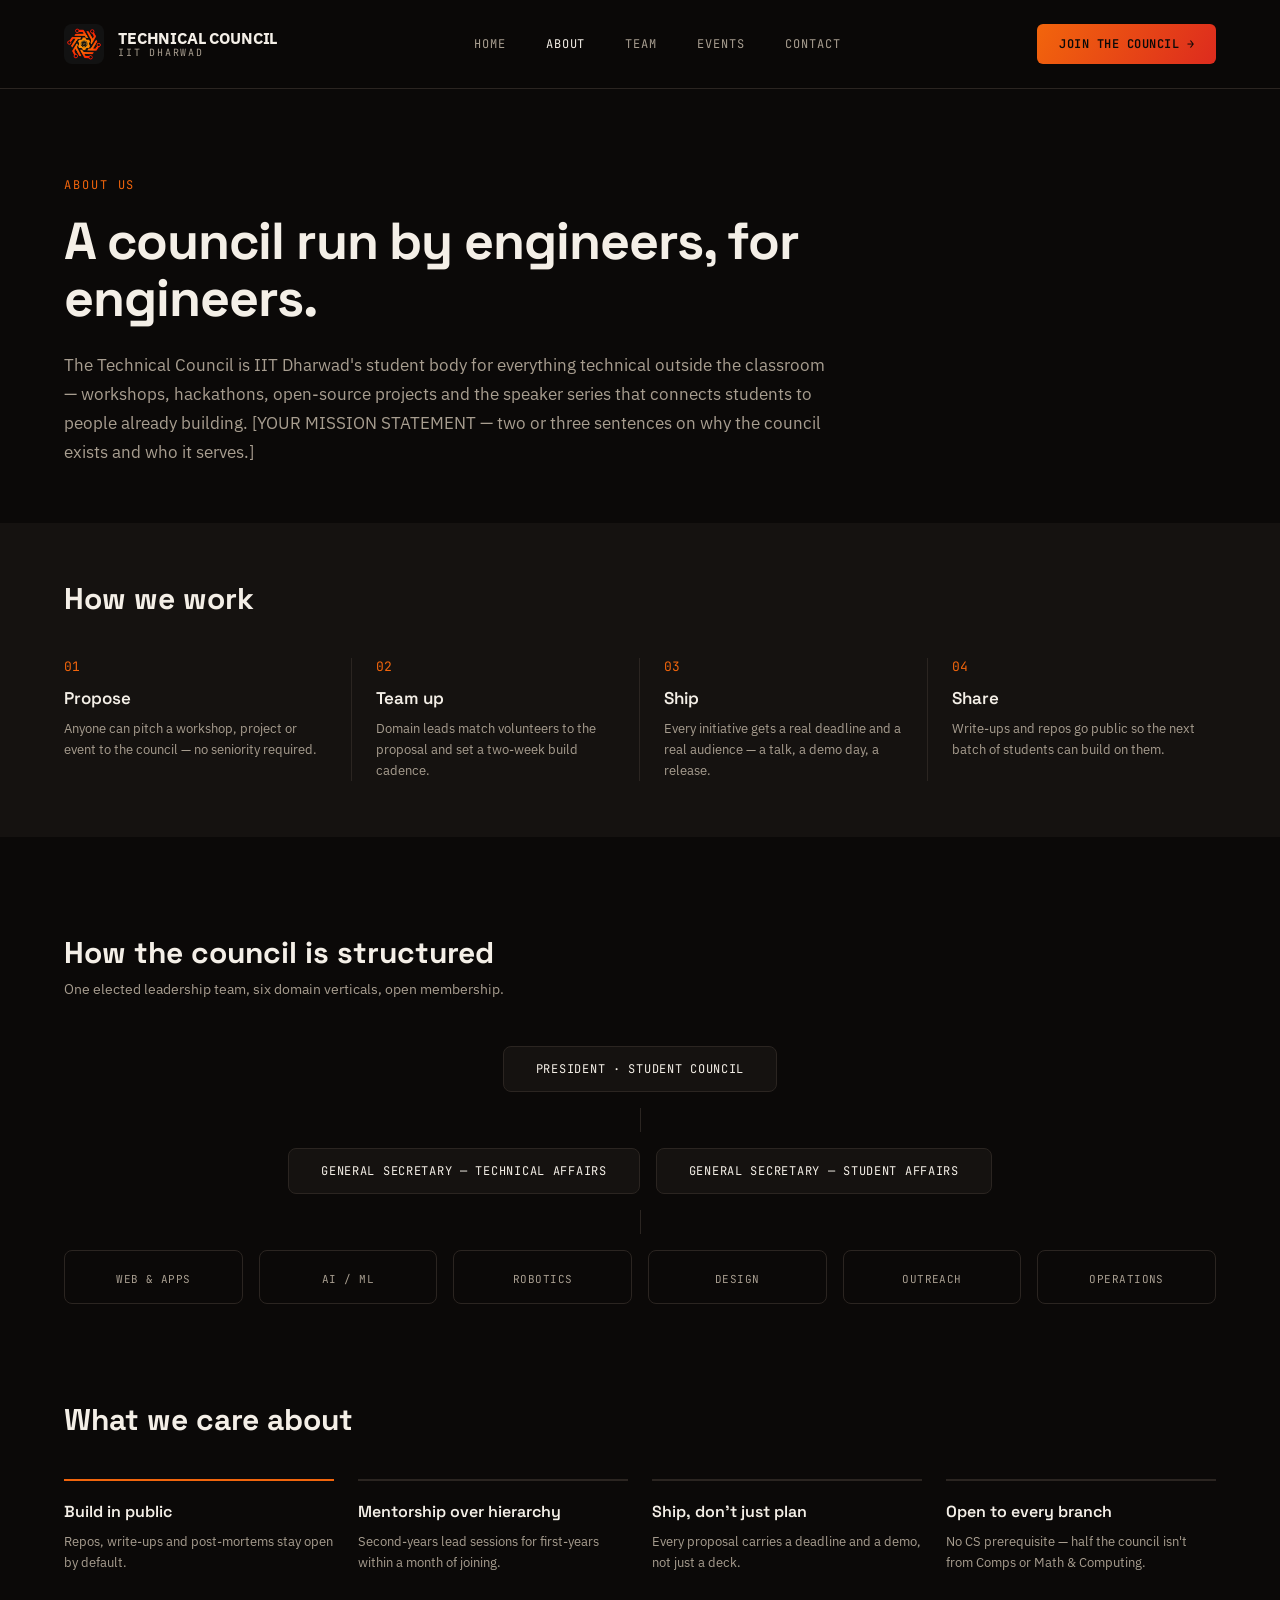
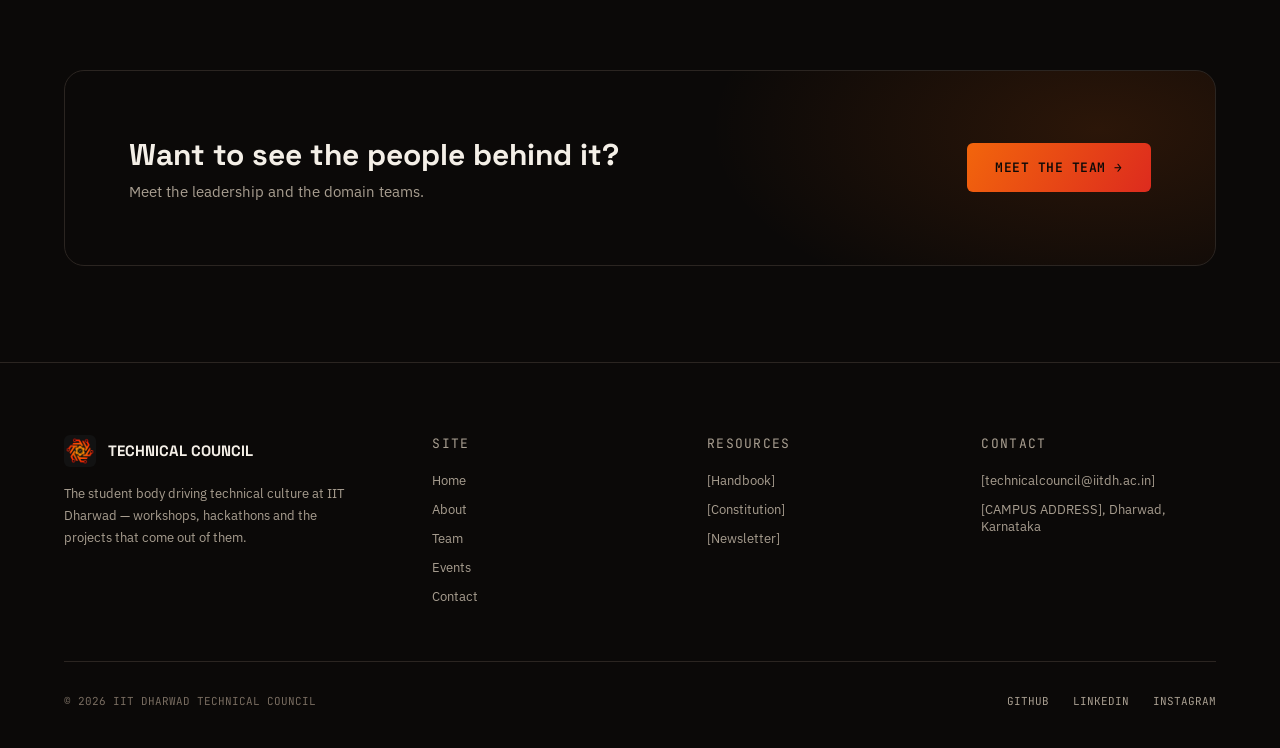
==== about.html @ b91900a0 "Initial commit of Technical Council website Static site with home, about, events, team, and contact " ====
<!doctype html>
<html lang="en">
<head>
<meta charset="utf-8">
<meta name="viewport" content="width=device-width, initial-scale=1">
<title>About — IIT Dharwad Technical Council</title>
<meta name="description" content="Who the Technical Council is, how we work, and how we're structured.">
<link rel="icon" href="images/logo.jpg">
<link rel="preconnect" href="https://fonts.googleapis.com">
<link rel="preconnect" href="https://fonts.gstatic.com" crossorigin>
<link href="https://fonts.googleapis.com/css2?family=Space+Grotesk:wght@500;600;700&family=IBM+Plex+Sans:wght@400;500;600&family=JetBrains+Mono:wght@500;600&display=swap" rel="stylesheet">
<link rel="stylesheet" href="css/styles.css">
</head>
<body>

<header class="site-header">
  <div class="header-inner">
    <a href="index.html" class="brand">
      <img src="images/logo.jpg" alt="Technical Council mark">
      <span class="brand-text">
        <span class="brand-title">TECHNICAL COUNCIL</span>
        <span class="brand-sub mono">IIT DHARWAD</span>
      </span>
    </a>
    <nav class="nav-links mono" id="navLinks">
      <a class="nav-link" href="index.html">HOME</a>
      <a class="nav-link" href="about.html">ABOUT</a>
      <a class="nav-link" href="team.html">TEAM</a>
      <a class="nav-link" href="events.html">EVENTS</a>
      <a class="nav-link" href="contact.html">CONTACT</a>
    </nav>
    <div class="header-actions">
      <a href="contact.html" class="btn btn-grad btn-sm mono">JOIN THE COUNCIL →</a>
      <button class="nav-toggle" id="navToggle" aria-label="Toggle navigation" aria-expanded="false" aria-controls="navLinks">
        <svg width="22" height="22" viewBox="0 0 24 24" fill="none" stroke="currentColor" stroke-width="2"><path d="M4 7h16M4 12h16M4 17h16"/></svg>
      </button>
    </div>
  </div>
</header>

<main>

  <div class="page-header">
    <div class="eyebrow mono">ABOUT US</div>
    <h1>A council run by engineers, for engineers.</h1>
    <p>The Technical Council is IIT Dharwad's student body for everything technical outside the classroom — workshops, hackathons, open-source projects and the speaker series that connects students to people already building. [YOUR MISSION STATEMENT — two or three sentences on why the council exists and who it serves.]</p>
  </div>

  <section class="section section-elev section-tight">
    <h2 style="font-size:30px;font-weight:700;margin:0 0 40px;">How we work</h2>
    <div class="steps-grid">
      <div class="step">
        <div class="step-num">01</div>
        <h3>Propose</h3>
        <p>Anyone can pitch a workshop, project or event to the council — no seniority required.</p>
      </div>
      <div class="step">
        <div class="step-num">02</div>
        <h3>Team up</h3>
        <p>Domain leads match volunteers to the proposal and set a two-week build cadence.</p>
      </div>
      <div class="step">
        <div class="step-num">03</div>
        <h3>Ship</h3>
        <p>Every initiative gets a real deadline and a real audience — a talk, a demo day, a release.</p>
      </div>
      <div class="step">
        <div class="step-num">04</div>
        <h3>Share</h3>
        <p>Write-ups and repos go public so the next batch of students can build on them.</p>
      </div>
    </div>
  </section>

  <section class="section">
    <h2 style="font-size:30px;font-weight:700;margin:0 0 8px;">How the council is structured</h2>
    <p style="color:var(--ink-dim);font-size:14px;margin:0 0 48px;">One elected leadership team, six domain verticals, open membership.</p>

    <div class="org-chart">
      <div class="org-node">PRESIDENT · STUDENT COUNCIL</div>
      <div class="org-connector"></div>
      <div class="org-row">
        <div class="org-node">GENERAL SECRETARY — TECHNICAL AFFAIRS</div>
        <div class="org-node">GENERAL SECRETARY — STUDENT AFFAIRS</div>
      </div>
      <div class="org-connector"></div>
      <div class="org-grid">
        <div class="org-leaf"><span>WEB &amp; APPS</span></div>
        <div class="org-leaf"><span>AI / ML</span></div>
        <div class="org-leaf"><span>ROBOTICS</span></div>
        <div class="org-leaf"><span>DESIGN</span></div>
        <div class="org-leaf"><span>OUTREACH</span></div>
        <div class="org-leaf"><span>OPERATIONS</span></div>
      </div>
    </div>
  </section>

  <section class="section" style="padding-top:0;">
    <h2 style="font-size:30px;font-weight:700;margin:0 0 40px;">What we care about</h2>
    <div class="values-grid">
      <div class="value is-accent">
        <h3>Build in public</h3>
        <p>Repos, write-ups and post-mortems stay open by default.</p>
      </div>
      <div class="value">
        <h3>Mentorship over hierarchy</h3>
        <p>Second-years lead sessions for first-years within a month of joining.</p>
      </div>
      <div class="value">
        <h3>Ship, don't just plan</h3>
        <p>Every proposal carries a deadline and a demo, not just a deck.</p>
      </div>
      <div class="value">
        <h3>Open to every branch</h3>
        <p>No CS prerequisite — half the council isn't from Comps or Math &amp; Computing.</p>
      </div>
    </div>
  </section>

  <section class="section" style="padding-top:0;">
    <div class="cta-band">
      <div>
        <h3>Want to see the people behind it?</h3>
        <p>Meet the leadership and the domain teams.</p>
      </div>
      <a href="team.html" class="btn btn-grad mono">MEET THE TEAM →</a>
    </div>
  </section>

</main>

<footer class="site-footer">
  <div class="footer-grid">
    <div>
      <div class="footer-brand">
        <img src="images/logo.jpg" alt="">
        <span>TECHNICAL COUNCIL</span>
      </div>
      <p class="footer-desc">The student body driving technical culture at IIT Dharwad — workshops, hackathons and the projects that come out of them.</p>
    </div>
    <div class="footer-col">
      <span class="footer-col-title">SITE</span>
      <a href="index.html">Home</a>
      <a href="about.html">About</a>
      <a href="team.html">Team</a>
      <a href="events.html">Events</a>
      <a href="contact.html">Contact</a>
    </div>
    <div class="footer-col">
      <span class="footer-col-title">RESOURCES</span>
      <a href="#">[Handbook]</a>
      <a href="#">[Constitution]</a>
      <a href="#">[Newsletter]</a>
    </div>
    <div class="footer-col">
      <span class="footer-col-title">CONTACT</span>
      <span>[technicalcouncil@iitdh.ac.in]</span>
      <span>[CAMPUS ADDRESS], Dharwad, Karnataka</span>
    </div>
  </div>
  <div class="footer-bottom">
    <span class="footer-copy">© 2026 IIT DHARWAD TECHNICAL COUNCIL</span>
    <div class="footer-social">
      <a href="#">GITHUB</a>
      <a href="#">LINKEDIN</a>
      <a href="#">INSTAGRAM</a>
    </div>
  </div>
</footer>

<script src="js/main.js"></script>
</body>
</html>
---- css/styles.css ----
/* ===========================================================
   IIT Dharwad Technical Council — shared stylesheet
   =========================================================== */

:root{
  --bg:#0b0908;
  --bg-elev:#151210;
  --bg-elev-2:#1c1815;
  --line:#2b2521;
  --ink:#f4efe7;
  --ink-dim:#a89e90;
  --ink-faint:#786c60;
  --orange:#f2650c;
  --red:#dd2b1e;
  --gold:#f0b429;
  --gradient: linear-gradient(120deg, var(--orange), var(--red));

  --pad-x: 64px;
  --section-y: 96px;
  --max-content: 1440px;
}

*{ box-sizing: border-box; }

html{ scroll-behavior: smooth; }

body{
  margin:0;
  background: var(--bg);
  color: var(--ink);
  font-family: 'IBM Plex Sans', system-ui, sans-serif;
  -webkit-font-smoothing: antialiased;
}

a{ color: inherit; text-decoration: none; }

h1, h2, h3, .display{ font-family: 'Space Grotesk', system-ui, sans-serif; }

.mono{ font-family: 'JetBrains Mono', monospace; }

img{ max-width: 100%; display:block; }

.wrap{
  max-width: var(--max-content);
  margin: 0 auto;
}

/* -----------------------------------------------------------
   Header / Nav
----------------------------------------------------------- */

.site-header{
  border-bottom: 1px solid var(--line);
  position: sticky;
  top: 0;
  background: rgba(11,9,8,0.92);
  backdrop-filter: blur(8px);
  z-index: 50;
}

.header-inner{
  max-width: var(--max-content);
  margin: 0 auto;
  height: 88px;
  padding: 0 var(--pad-x);
  display:flex;
  align-items:center;
  justify-content: space-between;
  gap: 24px;
}

.brand{ display:flex; align-items:center; gap:14px; flex-shrink:0; }
.brand img{ width:40px; height:40px; object-fit:contain; border-radius:8px; }
.brand-text{ display:flex; flex-direction:column; line-height:1.15; }
.brand-title{ font-weight:700; font-size:16px; letter-spacing:-0.01em; }
.brand-sub{ font-size:10px; letter-spacing:0.18em; color: var(--ink-dim); }

.nav-links{
  display:flex;
  align-items:center;
  gap:40px;
}

.nav-link{ font-size:12px; letter-spacing:0.08em; color: var(--ink-dim); }
.nav-link:hover, .nav-link.is-active{ color: var(--ink); }

.nav-toggle{
  display:none;
  background:none;
  border:none;
  cursor:pointer;
  padding:8px;
  color: var(--ink-dim);
}

.header-actions{ display:flex; align-items:center; gap:16px; flex-shrink:0; }

/* -----------------------------------------------------------
   Buttons
----------------------------------------------------------- */

.btn{
  display:inline-flex;
  align-items:center;
  justify-content:center;
  font-family:'JetBrains Mono', monospace;
  font-size:13px;
  font-weight:600;
  letter-spacing:0.04em;
  padding:16px 28px;
  border-radius:6px;
  border:none;
  cursor:pointer;
  white-space:nowrap;
}

.btn-sm{ padding:12px 22px; font-size:12px; }

.btn-grad{
  color:#0b0908;
  background: var(--gradient);
  transition: filter .15s ease;
}
.btn-grad:hover{ filter: brightness(1.08); }

.btn-outline{
  color: var(--ink);
  border:1px solid var(--line);
  background:transparent;
  transition: border-color .15s ease;
}
.btn-outline:hover{ border-color: var(--ink-dim); }

.btn-block{ display:flex; width:100%; }

.link-arrow{ font-size:13px; font-weight:600; color: var(--ink); }
.link-arrow:hover{ color: var(--orange); }

/* -----------------------------------------------------------
   Layout helpers
----------------------------------------------------------- */

.section{ padding: var(--section-y) var(--pad-x); }
.section-elev{ background: var(--bg-elev); }
.section-tight{ padding-top: 56px; padding-bottom: 56px; }

.eyebrow{
  font-size:12px;
  letter-spacing:0.16em;
  color: var(--orange);
  margin-bottom:20px;
}

.section-head{
  display:flex;
  justify-content:space-between;
  align-items:flex-end;
  gap:24px;
  margin-bottom:48px;
  flex-wrap:wrap;
}
.section-head h2{ margin:0; font-size:36px; font-weight:700; }
.section-head p{ margin:0; color:var(--ink-dim); font-size:15px; max-width:380px; }

/* -----------------------------------------------------------
   Hero
----------------------------------------------------------- */

.hero{
  position:relative;
  padding: 96px var(--pad-x) 96px;
  background: radial-gradient(ellipse 900px 520px at 88% 4%, rgba(242,101,12,0.16), transparent 62%);
  overflow:hidden;
}
.hero-inner{ max-width:760px; position:relative; z-index:1; }
.hero h1{ font-size:64px; line-height:1.05; font-weight:700; letter-spacing:-0.02em; margin:0 0 28px; }
.hero p.lead{ font-size:18px; line-height:1.6; color:var(--ink-dim); max-width:540px; margin:0 0 40px; }
.hero-actions{ display:flex; gap:16px; flex-wrap:wrap; }
.hero-media{
  position:absolute;
  right: var(--pad-x);
  top: 120px;
  width:300px;
  height:300px;
  object-fit:contain;
  filter: drop-shadow(0 0 80px rgba(242,101,12,0.25));
}
.page-header{ padding: 88px var(--pad-x) 56px; max-width:900px; }
.page-header h1{ font-size:52px; line-height:1.1; font-weight:700; letter-spacing:-0.02em; margin:0 0 24px; }
.page-header p{ font-size:17px; line-height:1.7; color:var(--ink-dim); margin:0; }

/* -----------------------------------------------------------
   Stats
----------------------------------------------------------- */

.stats-grid{
  border-top:1px solid var(--line);
  border-bottom:1px solid var(--line);
  display:grid;
  grid-template-columns: repeat(4, minmax(0,1fr));
}
.stat{
  display:flex; flex-direction:column; align-items:center; justify-content:center;
  gap:6px; padding: 32px 12px; border-right:1px solid var(--line); text-align:center;
}
.stat:last-child{ border-right:none; }
.stat-value{
  font-size:40px; font-weight:700;
  background: var(--gradient);
  -webkit-background-clip:text; background-clip:text; color:transparent;
}
.stat-label{ font-size:11px; letter-spacing:0.1em; color:var(--ink-dim); }

/* -----------------------------------------------------------
   Cards / grids
----------------------------------------------------------- */

.cards-grid{ display:grid; grid-template-columns:repeat(4, minmax(0,1fr)); gap:24px; }

.card{
  border:1px solid var(--line);
  border-radius:12px;
  padding:28px;
  display:flex; flex-direction:column; gap:16px;
  transition: border-color .15s ease, background .15s ease;
}
.card:hover{ border-color:#3a322b; background: var(--bg-elev-2); }
.card h3{ margin:0; font-size:17px; font-weight:600; }
.card p{ margin:0; font-size:14px; line-height:1.6; color:var(--ink-dim); }

.split{ display:grid; grid-template-columns:1fr 1fr; gap:64px; align-items:center; }
.split-media{
  border:1px solid var(--line); border-radius:16px; height:360px;
  background:var(--bg-elev); display:flex; align-items:center; justify-content:center;
}
.split-media span{ font-size:12px; letter-spacing:0.1em; color:var(--ink-faint); font-family:'JetBrains Mono',monospace; }
.split-body h3{ font-size:30px; font-weight:700; margin:0 0 16px; }
.split-body p{ font-size:15px; line-height:1.7; color:var(--ink-dim); margin:0 0 24px; }

.tag-row{ display:flex; gap:10px; margin-bottom:28px; flex-wrap:wrap; }
.tag{
  font-size:11px; letter-spacing:0.06em; color:var(--ink-dim);
  border:1px solid var(--line); border-radius:100px; padding:6px 14px;
  font-family:'JetBrains Mono',monospace;
}
.tag.is-active{ color:#0b0908; background: var(--accent, var(--orange)); border-color:transparent; }

/* -----------------------------------------------------------
   Events list
----------------------------------------------------------- */

.event-list{ display:flex; flex-direction:column; gap:16px; }
.event-row{
  display:flex; align-items:center; gap:32px;
  border:1px solid var(--line); border-radius:14px; padding:28px 32px;
  transition: border-color .15s ease, background .15s ease;
}
.event-row:hover{ border-color:#3a322b; background: var(--bg-elev-2); }
.event-date{
  width:88px; height:88px; border-radius:10px; background: var(--bg-elev);
  display:flex; flex-direction:column; align-items:center; justify-content:center; flex-shrink:0;
}
.event-date .mon{ font-size:11px; color:var(--orange); letter-spacing:0.05em; }
.event-date .day{ font-family:'Space Grotesk'; font-size:26px; font-weight:700; }
.event-body{ flex:1; min-width:0; }
.event-title-row{ display:flex; align-items:center; gap:12px; margin-bottom:6px; flex-wrap:wrap; }
.event-title{ font-family:'Space Grotesk'; font-size:20px; font-weight:600; }
.event-desc{ font-size:14px; line-height:1.6; color:var(--ink-dim); margin:0; }
.event-meta{ font-size:12px; color:var(--ink-dim); flex-shrink:0; font-family:'JetBrains Mono',monospace; }

.past-grid{ display:grid; grid-template-columns:repeat(3, minmax(0,1fr)); gap:20px; }
.past-card{ border:1px solid var(--line); border-radius:12px; overflow:hidden; background:var(--bg); }
.past-thumb{ height:120px; background:var(--bg-elev-2); display:flex; align-items:center; justify-content:center; }
.past-thumb span{ font-size:11px; color:var(--ink-faint); font-family:'JetBrains Mono',monospace; }
.past-body{ padding:18px; }
.past-title{ font-size:14px; font-weight:600; margin-bottom:4px; }
.past-meta{ font-size:11px; color:var(--ink-faint); font-family:'JetBrains Mono',monospace; }

/* -----------------------------------------------------------
   Team
----------------------------------------------------------- */

.team-grid{ display:grid; grid-template-columns:repeat(5, minmax(0,1fr)); gap:20px; }
.team-card{
  border:1px solid var(--line); border-radius:12px; padding:24px;
  display:flex; flex-direction:column; gap:14px;
}
.team-avatar{
  width:64px; height:64px; border-radius:50%;
  background: linear-gradient(135deg, var(--orange), var(--red));
  display:flex; align-items:center; justify-content:center;
  font-family:'Space Grotesk'; font-size:20px; font-weight:700; color:#0b0908;
}
.team-name{ font-size:15px; font-weight:600; }
.team-role{ font-size:10px; letter-spacing:0.05em; color:var(--orange); margin-top:4px; font-family:'JetBrains Mono',monospace; }
.team-bio{ font-size:12px; line-height:1.6; color:var(--ink-dim); margin:0; }

.team-avatar-sm{
  width:88px; height:88px; border-radius:50%;
  background: linear-gradient(135deg, var(--orange), var(--red));
  display:flex; align-items:center; justify-content:center;
  font-family:'Space Grotesk'; font-size:24px; font-weight:700; color:#0b0908;
  margin: 0 auto;
}
.team-teaser-grid{ display:grid; grid-template-columns:repeat(5, minmax(0,1fr)); gap:20px; }
.team-teaser-item{ display:flex; flex-direction:column; align-items:center; gap:12px; text-align:center; }

.domain-block{ display:flex; flex-direction:column; gap:16px; }
.domain-title{ font-size:17px; font-weight:600; }
.domain-grid{ display:grid; grid-template-columns:repeat(4, minmax(0,1fr)); gap:16px; }
.domain-member{
  display:flex; align-items:center; gap:12px;
  background:var(--bg); border:1px solid var(--line); border-radius:10px; padding:12px 16px;
}
.domain-member .avatar{ width:36px; height:36px; border-radius:50%; background:var(--bg-elev-2); flex-shrink:0; }
.domain-member .name{ font-size:13px; font-weight:600; }
.domain-member .role{ font-size:10px; color:var(--ink-faint); font-family:'JetBrains Mono',monospace; }

/* -----------------------------------------------------------
   Org structure (About)
----------------------------------------------------------- */

.org-chart{ display:flex; flex-direction:column; align-items:center; gap:16px; }
.org-node{
  font-family:'JetBrains Mono',monospace; font-size:12px; letter-spacing:0.06em;
  background:var(--bg-elev); border:1px solid var(--line); border-radius:8px; padding:14px 32px;
  text-align:center;
}
.org-connector{ width:1px; height:24px; background:var(--line); }
.org-row{ display:flex; gap:16px; flex-wrap:wrap; justify-content:center; }
.org-grid{ display:grid; grid-template-columns:repeat(6, minmax(0,1fr)); gap:16px; width:100%; max-width:1160px; }
.org-leaf{
  border:1px solid var(--line); border-radius:8px; padding:16px 8px; text-align:center;
}
.org-leaf span{ font-size:11px; letter-spacing:0.04em; color:var(--ink-dim); font-family:'JetBrains Mono',monospace; }

.steps-grid{ display:grid; grid-template-columns:repeat(4, minmax(0,1fr)); }
.step{ padding: 0 24px; border-right:1px solid var(--line); }
.step:first-child{ padding-left:0; }
.step:last-child{ border-right:none; padding-right:0; }
.step-num{ font-family:'JetBrains Mono',monospace; font-size:13px; color:var(--orange); margin-bottom:12px; }
.step h3{ font-size:17px; font-weight:600; margin:0 0 10px; }
.step p{ font-size:13px; line-height:1.6; color:var(--ink-dim); margin:0; }

.values-grid{ display:grid; grid-template-columns:repeat(4, minmax(0,1fr)); gap:24px; }
.value{ border-top:2px solid var(--line); padding-top:20px; }
.value.is-accent{ border-top-color: var(--orange); }
.value h3{ font-size:16px; font-weight:600; margin:0 0 10px; }
.value p{ font-size:13px; line-height:1.6; color:var(--ink-dim); margin:0; }

/* -----------------------------------------------------------
   CTA band
----------------------------------------------------------- */

.cta-band{
  border:1px solid var(--line); border-radius:20px; padding:64px;
  display:flex; align-items:center; justify-content:space-between; gap:32px; flex-wrap:wrap;
  background: radial-gradient(ellipse 600px 300px at 90% 30%, rgba(242,101,12,0.14), transparent 65%);
}
.cta-band h3{ font-size:30px; font-weight:700; margin:0 0 8px; }
.cta-band p{ color:var(--ink-dim); font-size:15px; margin:0; }
.cta-band.is-centered{ flex-direction:column; text-align:center; }

/* -----------------------------------------------------------
   Tabs (Events)
----------------------------------------------------------- */

.tabs{ display:flex; gap:12px; padding: 16px 0 40px; }
.tab{
  font-family:'JetBrains Mono',monospace; font-size:12px; letter-spacing:0.06em;
  border-radius:100px; padding:10px 22px; cursor:pointer; border:1px solid var(--line); color:var(--ink-dim);
  background:transparent;
}
.tab.is-active{ color:#0b0908; background: var(--orange); border-color:transparent; }

/* -----------------------------------------------------------
   Contact form
----------------------------------------------------------- */

.form-grid{ display:grid; grid-template-columns:1.3fr 1fr; gap:64px; }

form{ display:flex; flex-direction:column; gap:24px; }
.field-row{ display:grid; grid-template-columns:1fr 1fr; gap:20px; }
.field label{
  font-size:12px; font-family:'JetBrains Mono',monospace; letter-spacing:0.06em;
  color:var(--ink-dim); display:block; margin-bottom:8px;
}
input, textarea{
  background:var(--bg-elev); border:1px solid var(--line); border-radius:8px;
  color:var(--ink); font-family:'IBM Plex Sans', sans-serif; font-size:14px;
  padding:14px 16px; width:100%;
}
input:focus, textarea:focus{ outline:2px solid var(--orange); outline-offset:1px; }

.info-card{ border:1px solid var(--line); border-radius:14px; padding:28px; }
.info-card + .info-card{ margin-top:32px; }
.info-card h4{
  font-size:11px; letter-spacing:0.1em; color:var(--ink-faint); margin:0 0 16px;
  font-family:'JetBrains Mono',monospace; font-weight:400;
}
.info-row + .info-row{ margin-top:16px; }
.info-row .label{ font-size:13px; color:var(--ink-dim); margin-bottom:2px; }
.info-row .value{ font-size:14px; font-weight:600; }
.social-list{ display:flex; flex-direction:column; gap:0; }
.social-list a{
  font-size:14px; font-weight:600; display:flex; justify-content:space-between; align-items:center;
  padding:12px 0; border-bottom:1px solid var(--line);
}
.social-list a:last-child{ border-bottom:none; }
.social-list a span{ color:var(--ink-faint); }
.form-note{ font-size:12px; color:var(--ink-faint); margin-top:-8px; }

/* -----------------------------------------------------------
   Footer
----------------------------------------------------------- */

.site-footer{ padding: 72px var(--pad-x) 40px; border-top:1px solid var(--line); }
.footer-grid{ display:grid; grid-template-columns:1.4fr 1fr 1fr 1fr; gap:40px; margin-bottom:56px; }
.footer-brand{ display:flex; align-items:center; gap:12px; margin-bottom:16px; }
.footer-brand img{ width:32px; height:32px; object-fit:contain; border-radius:6px; }
.footer-brand span{ font-family:'Space Grotesk'; font-weight:700; font-size:15px; }
.footer-desc{ font-size:13px; line-height:1.7; color:var(--ink-dim); max-width:280px; margin:0; }
.footer-col{ display:flex; flex-direction:column; gap:12px; }
.footer-col-title{
  font-size:11px; letter-spacing:0.1em; color:var(--ink-faint); margin-bottom:8px;
  font-family:'JetBrains Mono',monospace;
}
.footer-col a, .footer-col span{ font-size:13px; color:var(--ink-dim); }
.footer-bottom{
  display:flex; justify-content:space-between; align-items:center; flex-wrap:wrap; gap:16px;
  padding-top:32px; border-top:1px solid var(--line);
}
.footer-copy{ font-size:11px; color:var(--ink-faint); font-family:'JetBrains Mono',monospace; }
.footer-social{ display:flex; gap:24px; }
.footer-social a{ font-size:11px; color:var(--ink-dim); font-family:'JetBrains Mono',monospace; }

/* ===========================================================
   Responsive — collapses the desktop layout to a single mobile
   column below 760px (informed by the mobile design artboards)
   =========================================================== */

@media (max-width: 760px){
  :root{ --pad-x:20px; --section-y:56px; }

  .nav-links{
    position:absolute; top:100%; left:0; right:0;
    background: var(--bg); border-bottom:1px solid var(--line);
    flex-direction:column; align-items:flex-start; gap:0;
    max-height:0; overflow:hidden; transition: max-height .2s ease;
  }
  .nav-links.is-open{ max-height:420px; }
  .nav-links a, .nav-links .btn{ width:100%; padding:16px 20px; border-radius:0; border-bottom:1px solid var(--line); }
  .nav-links .btn{ justify-content:flex-start; }
  .nav-toggle{ display:flex; }
  .header-inner{ position:relative; }

  .hero{ padding: 48px 20px; text-align:left; }
  .hero h1{ font-size:34px; }
  .hero p.lead{ font-size:15px; }
  .hero-media{
    position:static; width:150px; height:150px; margin: 32px auto 0;
  }
  .hero-actions{ flex-direction:column; }
  .hero-actions .btn{ width:100%; }

  .page-header{ padding: 48px 20px 32px; }
  .page-header h1{ font-size:32px; }
  .page-header p{ font-size:14px; }

  .section{ padding: var(--section-y) 20px; }
  .section-head{ margin-bottom:24px; }
  .section-head h2{ font-size:24px; }

  .stats-grid{ grid-template-columns: repeat(2, minmax(0,1fr)); }
  .stat{ border-bottom:1px solid var(--line); }
  .stat-value{ font-size:28px; }

  .cards-grid{ grid-template-columns: 1fr; gap:14px; }

  .split{ grid-template-columns:1fr; gap:24px; }
  .split-media{ height:200px; }

  .event-row{ flex-direction:column; align-items:flex-start; gap:16px; padding:20px; }
  .event-meta{ align-self:flex-start; }

  .past-grid{ grid-template-columns: repeat(2, minmax(0,1fr)); gap:14px; }
  .past-thumb{ height:80px; }

  .team-grid{ grid-template-columns: 1fr 1fr; gap:14px; }
  .team-teaser-grid{ grid-template-columns: repeat(3, minmax(0,1fr)); gap:14px; }
  .team-avatar-sm{ width:56px; height:56px; font-size:16px; }
  .domain-grid{ grid-template-columns: 1fr 1fr; gap:12px; }

  .org-node{ font-size:11px; padding:12px 18px; }
  .org-row{ flex-direction:column; width:100%; }
  .org-grid{ grid-template-columns: repeat(2, minmax(0,1fr)); }

  .steps-grid{ grid-template-columns: 1fr; gap:24px; }
  .step{ border-right:none; padding:0; }

  .values-grid{ grid-template-columns: 1fr; gap:20px; }

  .cta-band{ padding:36px 24px; flex-direction:column; text-align:center; }
  .cta-band .btn{ width:100%; }

  .form-grid{ grid-template-columns: 1fr; gap:40px; }
  .field-row{ grid-template-columns: 1fr; }

  .footer-grid{ grid-template-columns: 1fr 1fr; gap:24px; }
  .footer-grid > .footer-col:first-child{ grid-column: 1 / -1; }
}
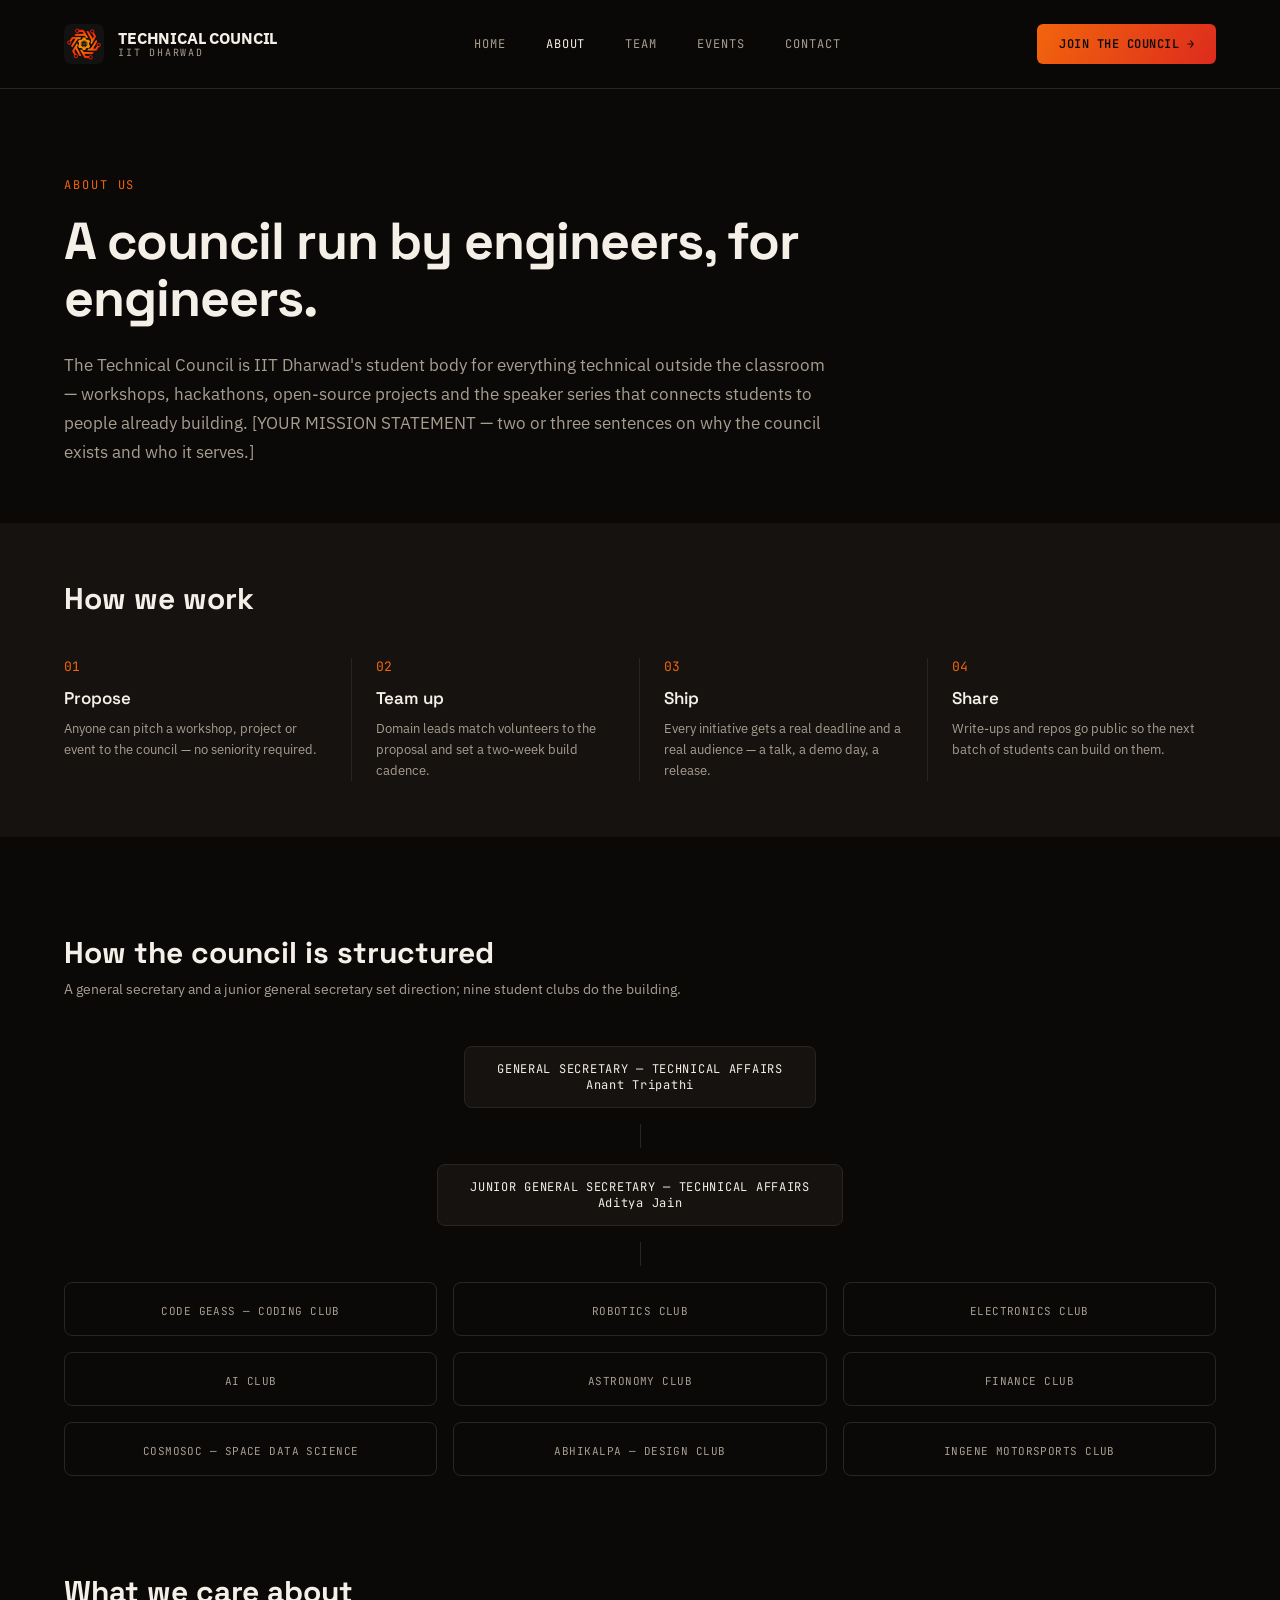
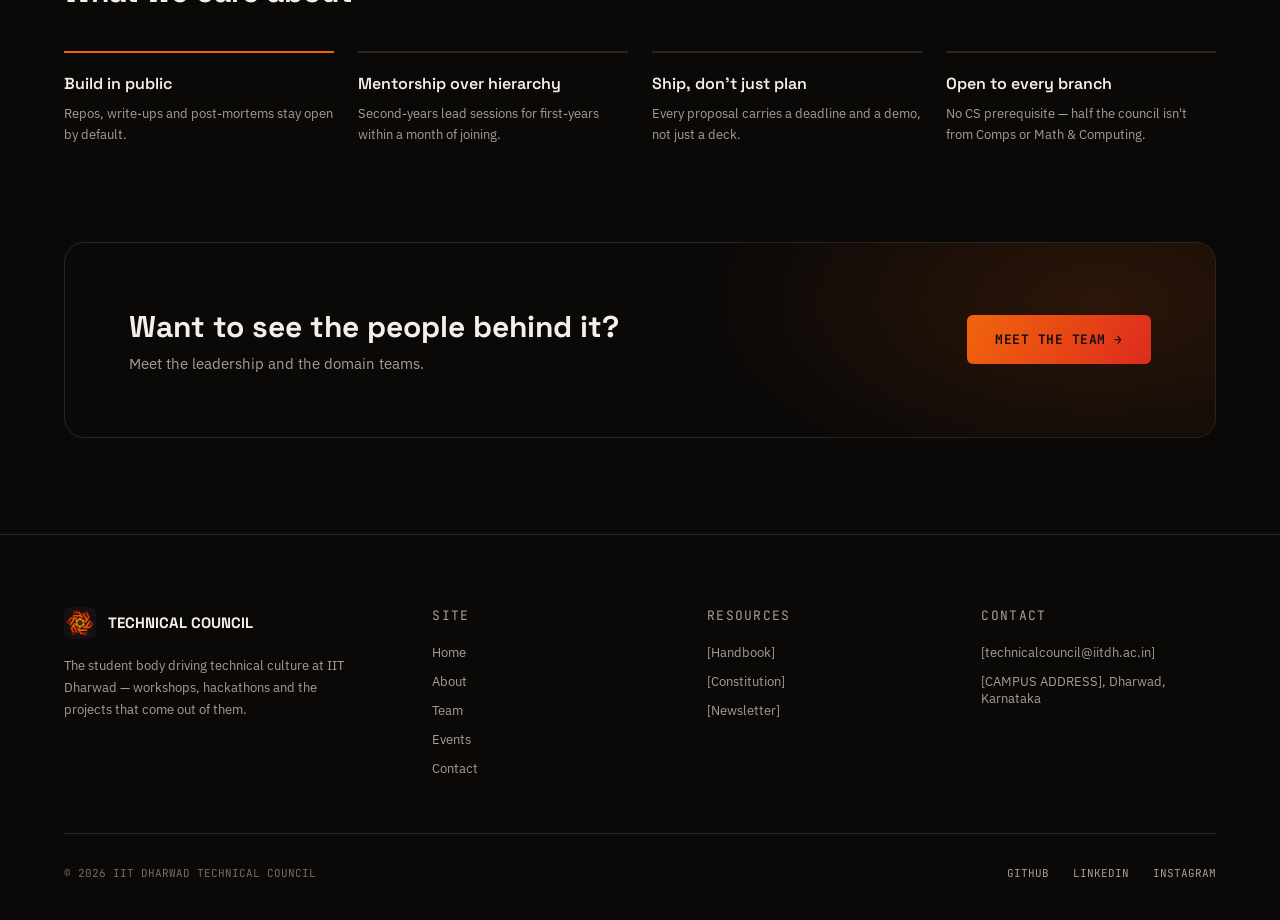
==== commit ae1207c5: "Replace placeholder team data with real leadership and club roster Updates the team page, about page" ====
--- a/about.html
+++ b/about.html
@@ -74,23 +74,23 @@
 
   <section class="section">
     <h2 style="font-size:30px;font-weight:700;margin:0 0 8px;">How the council is structured</h2>
-    <p style="color:var(--ink-dim);font-size:14px;margin:0 0 48px;">One elected leadership team, six domain verticals, open membership.</p>
+    <p style="color:var(--ink-dim);font-size:14px;margin:0 0 48px;">A general secretary and a junior general secretary set direction; nine student clubs do the building.</p>
 
     <div class="org-chart">
-      <div class="org-node">PRESIDENT · STUDENT COUNCIL</div>
+      <div class="org-node">GENERAL SECRETARY — TECHNICAL AFFAIRS<br>Anant Tripathi</div>
       <div class="org-connector"></div>
-      <div class="org-row">
-        <div class="org-node">GENERAL SECRETARY — TECHNICAL AFFAIRS</div>
-        <div class="org-node">GENERAL SECRETARY — STUDENT AFFAIRS</div>
-      </div>
+      <div class="org-node">JUNIOR GENERAL SECRETARY — TECHNICAL AFFAIRS<br>Aditya Jain</div>
       <div class="org-connector"></div>
-      <div class="org-grid">
-        <div class="org-leaf"><span>WEB &amp; APPS</span></div>
-        <div class="org-leaf"><span>AI / ML</span></div>
-        <div class="org-leaf"><span>ROBOTICS</span></div>
-        <div class="org-leaf"><span>DESIGN</span></div>
-        <div class="org-leaf"><span>OUTREACH</span></div>
-        <div class="org-leaf"><span>OPERATIONS</span></div>
+      <div class="org-grid" style="grid-template-columns:repeat(3, minmax(0,1fr));">
+        <div class="org-leaf"><span>CODE GEASS — CODING CLUB</span></div>
+        <div class="org-leaf"><span>ROBOTICS CLUB</span></div>
+        <div class="org-leaf"><span>ELECTRONICS CLUB</span></div>
+        <div class="org-leaf"><span>AI CLUB</span></div>
+        <div class="org-leaf"><span>ASTRONOMY CLUB</span></div>
+        <div class="org-leaf"><span>FINANCE CLUB</span></div>
+        <div class="org-leaf"><span>COSMOSOC — SPACE DATA SCIENCE</span></div>
+        <div class="org-leaf"><span>ABHIKALPA — DESIGN CLUB</span></div>
+        <div class="org-leaf"><span>INGENE MOTORSPORTS CLUB</span></div>
       </div>
     </div>
   </section>
--- a/css/styles.css
+++ b/css/styles.css
@@ -312,7 +312,12 @@
   display:flex; align-items:center; gap:12px;
   background:var(--bg); border:1px solid var(--line); border-radius:10px; padding:12px 16px;
 }
-.domain-member .avatar{ width:36px; height:36px; border-radius:50%; background:var(--bg-elev-2); flex-shrink:0; }
+.domain-member .avatar{
+  width:36px; height:36px; border-radius:50%; flex-shrink:0;
+  background: linear-gradient(135deg, var(--orange), var(--red));
+  display:flex; align-items:center; justify-content:center;
+  font-family:'Space Grotesk'; font-size:12px; font-weight:700; color:#0b0908;
+}
 .domain-member .name{ font-size:13px; font-weight:600; }
 .domain-member .role{ font-size:10px; color:var(--ink-faint); font-family:'JetBrains Mono',monospace; }
 
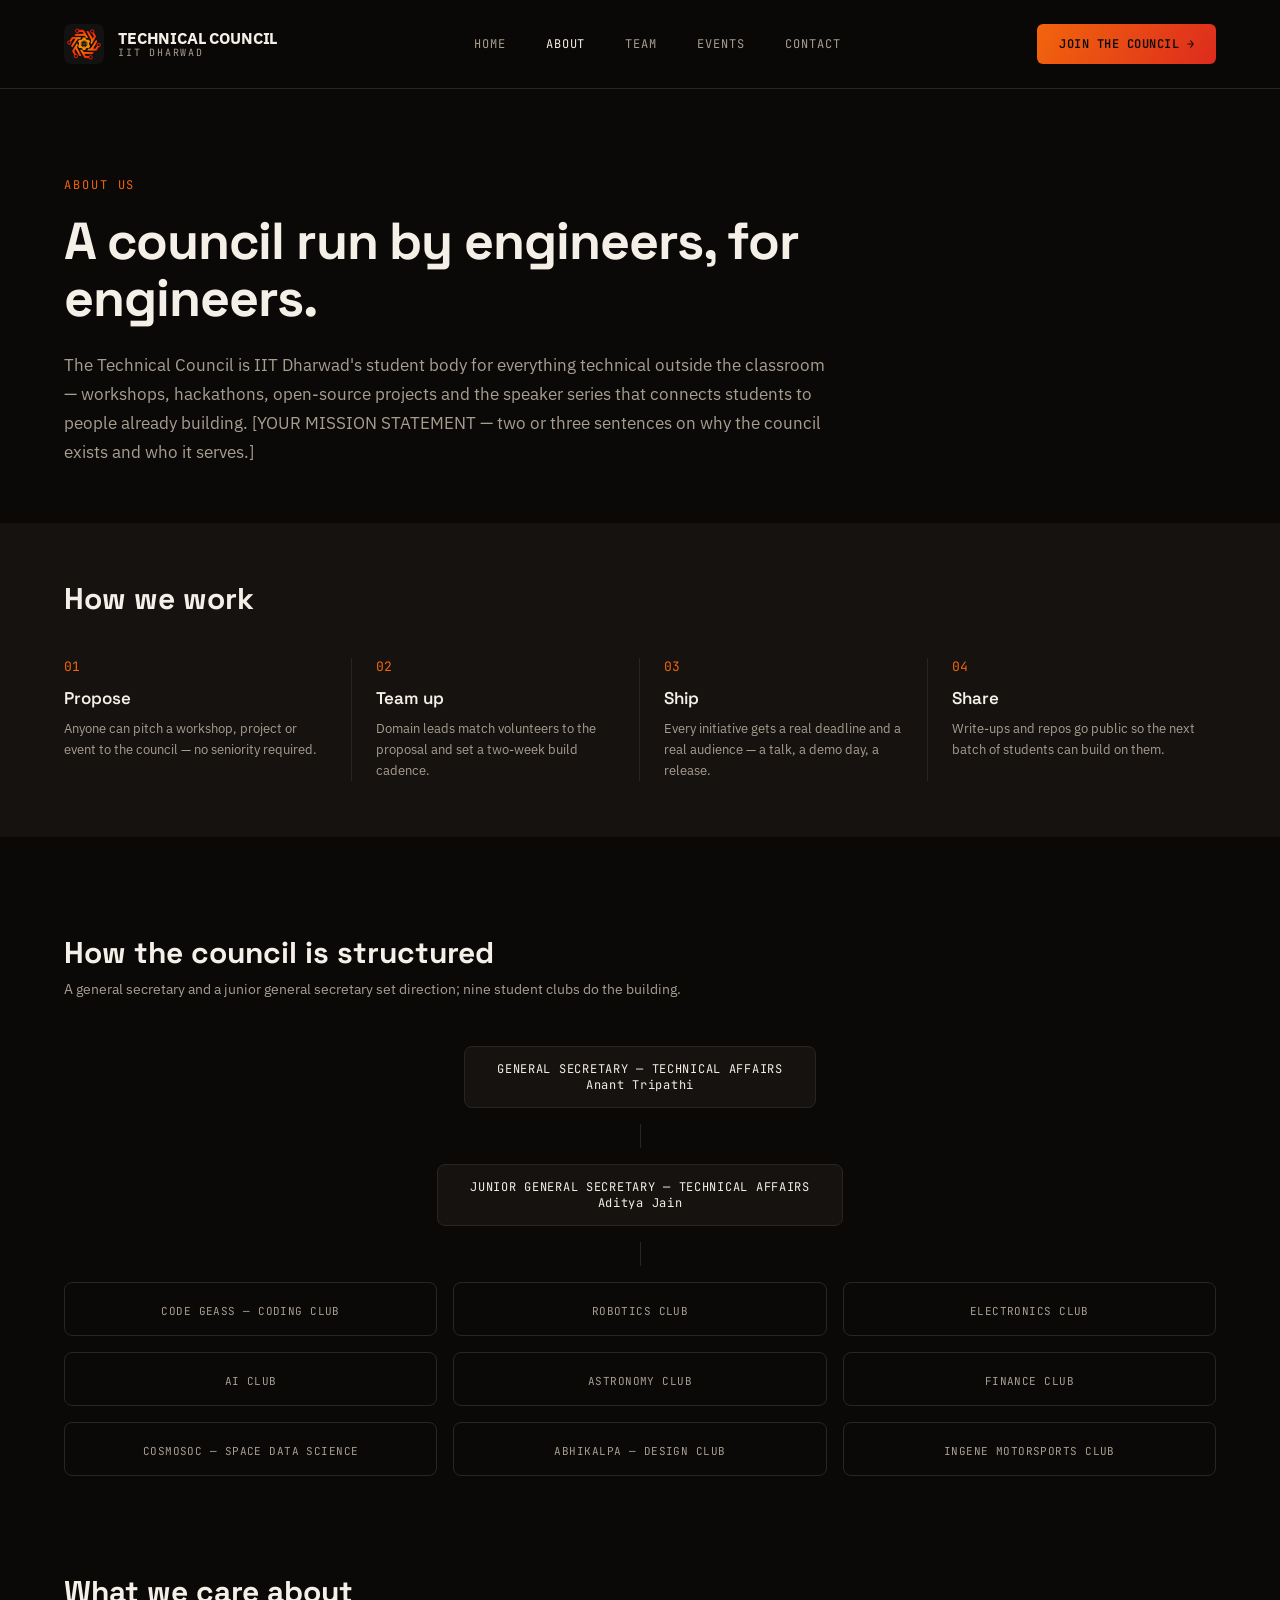
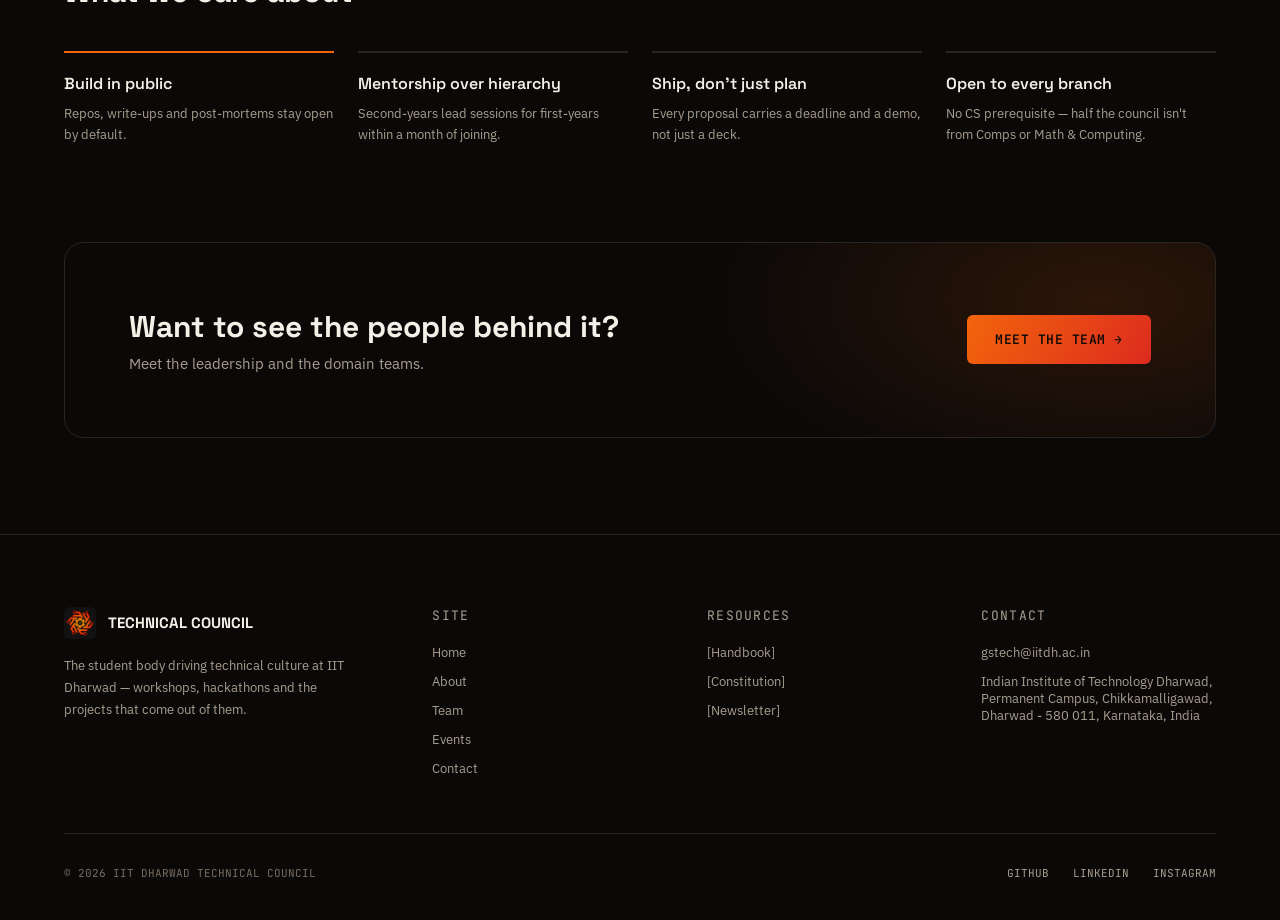
==== commit f43e439c: "Fill in contact info, campus address, Instagram, and homepage stats Co-Authored-By: Claude Sonnet 5 " ====
--- a/about.html
+++ b/about.html
@@ -154,8 +154,8 @@
     </div>
     <div class="footer-col">
       <span class="footer-col-title">CONTACT</span>
-      <span>[technicalcouncil@iitdh.ac.in]</span>
-      <span>[CAMPUS ADDRESS], Dharwad, Karnataka</span>
+      <span>gstech@iitdh.ac.in</span>
+      <span>Indian Institute of Technology Dharwad, Permanent Campus, Chikkamalligawad, Dharwad - 580 011, Karnataka, India</span>
     </div>
   </div>
   <div class="footer-bottom">
@@ -163,7 +163,7 @@
     <div class="footer-social">
       <a href="#">GITHUB</a>
       <a href="#">LINKEDIN</a>
-      <a href="#">INSTAGRAM</a>
+      <a href="https://www.instagram.com/tech.council.iitdh/">INSTAGRAM</a>
     </div>
   </div>
 </footer>
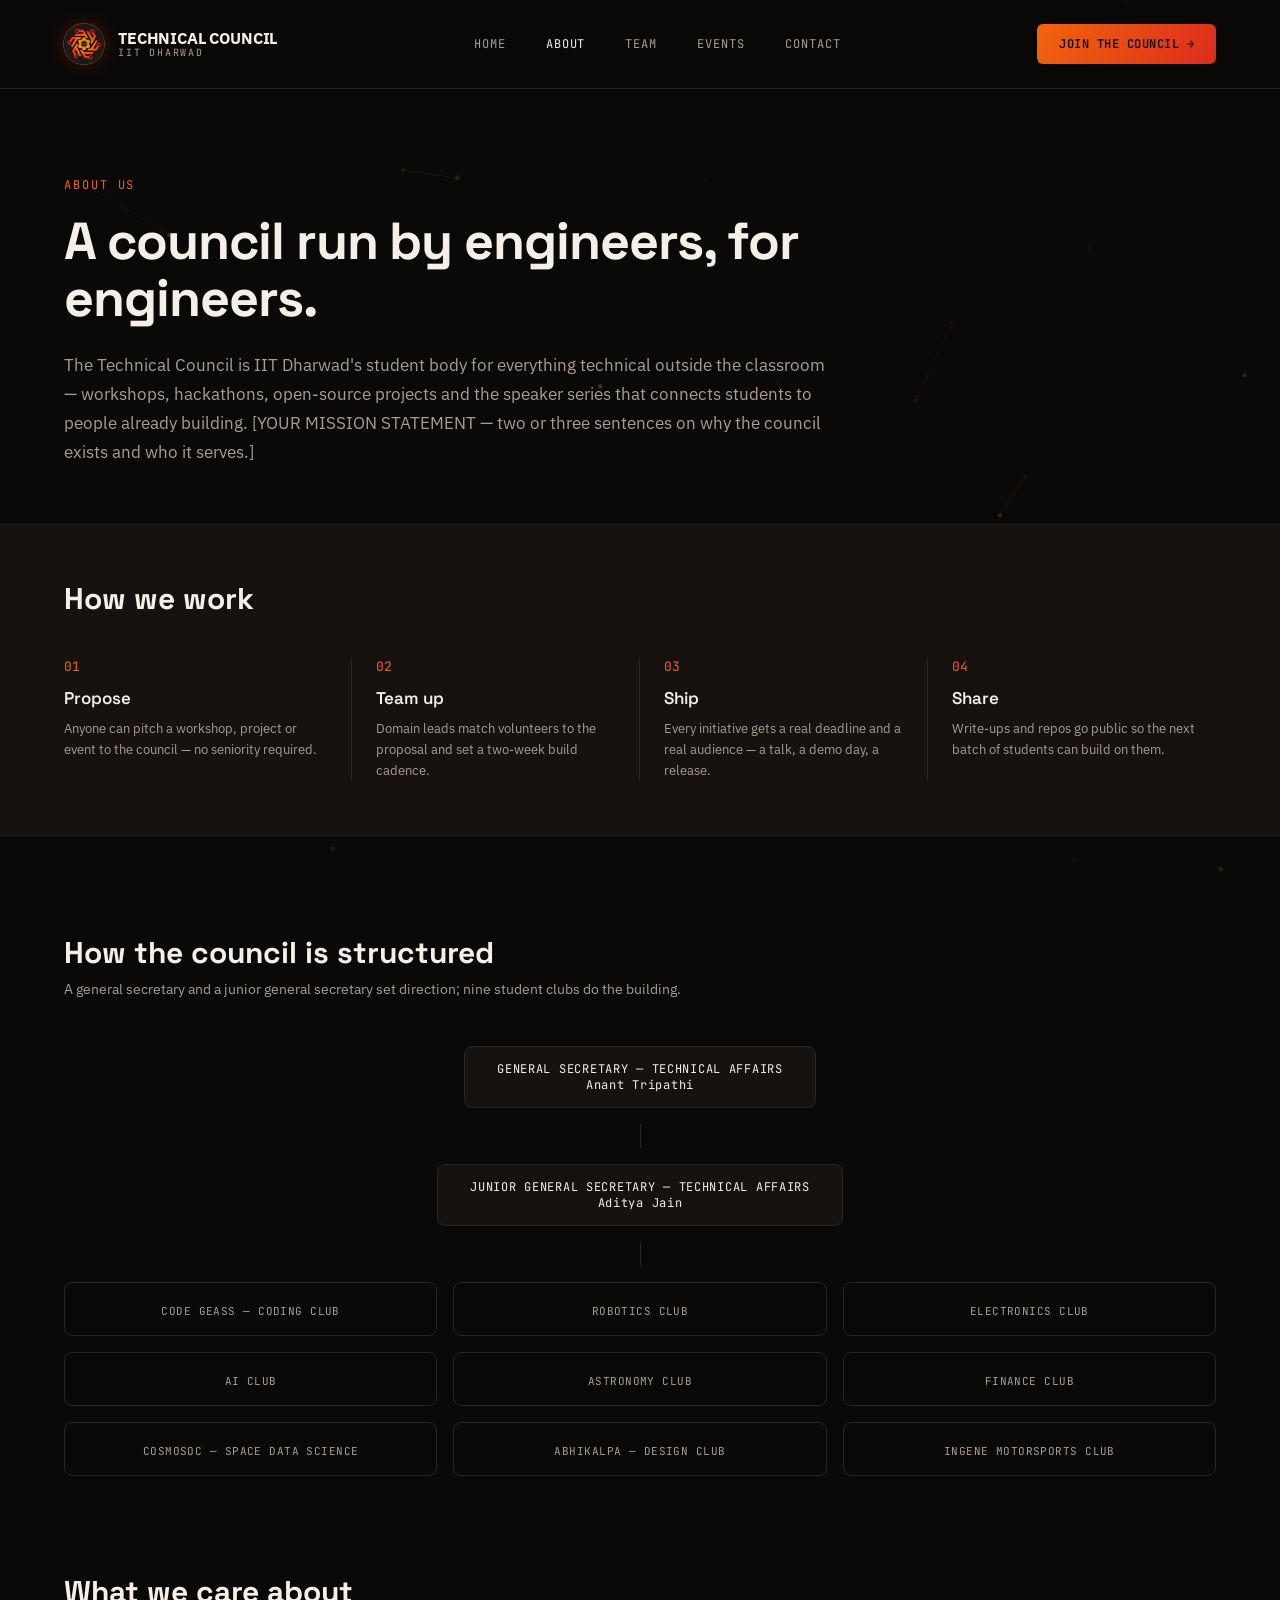
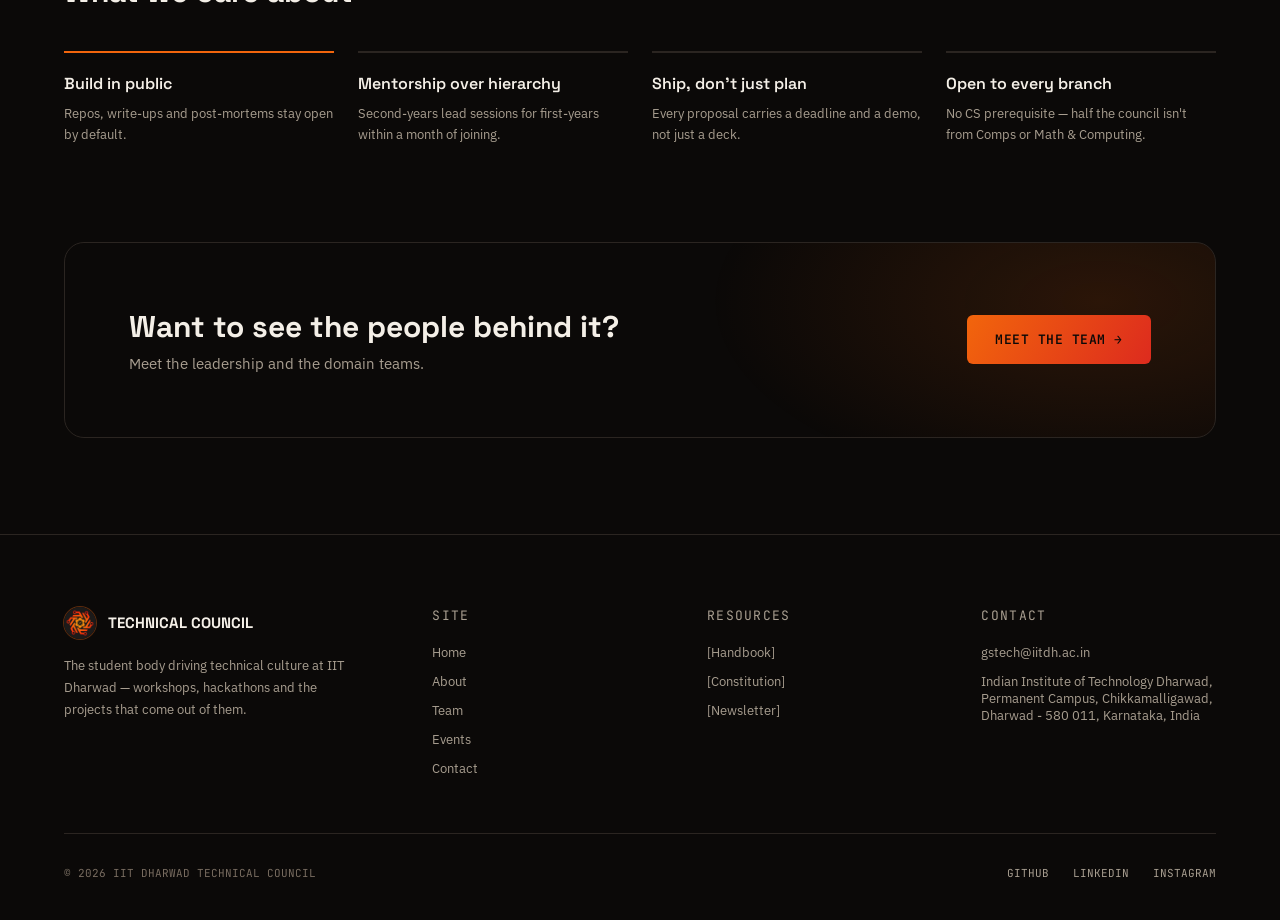
==== commit 063b7e0c: "Add circular blended logo frame and scroll-reactive neural background Logo images across header, foo" ====
--- a/about.html
+++ b/about.html
@@ -12,6 +12,7 @@
 <link rel="stylesheet" href="css/styles.css">
 </head>
 <body>
+<canvas id="neuralBg" aria-hidden="true"></canvas>
 
 <header class="site-header">
   <div class="header-inner">
--- a/css/styles.css
+++ b/css/styles.css
@@ -70,7 +70,11 @@
 }
 
 .brand{ display:flex; align-items:center; gap:14px; flex-shrink:0; }
-.brand img{ width:40px; height:40px; object-fit:contain; border-radius:8px; }
+.brand img{
+  width:40px; height:40px; object-fit:cover; border-radius:50%;
+  mix-blend-mode:screen;
+  box-shadow:0 0 0 1px rgba(242,101,12,0.4), 0 0 18px rgba(242,101,12,0.2);
+}
 .brand-text{ display:flex; flex-direction:column; line-height:1.15; }
 .brand-title{ font-weight:700; font-size:16px; letter-spacing:-0.01em; }
 .brand-sub{ font-size:10px; letter-spacing:0.18em; color: var(--ink-dim); }
@@ -182,8 +186,20 @@
   top: 120px;
   width:300px;
   height:300px;
-  object-fit:contain;
-  filter: drop-shadow(0 0 80px rgba(242,101,12,0.25));
+  object-fit:cover;
+  border-radius:50%;
+  mix-blend-mode:screen;
+  box-shadow:0 0 0 1px rgba(242,101,12,0.4), 0 0 90px rgba(242,101,12,0.35);
+}
+
+#neuralBg{
+  position:fixed;
+  inset:0;
+  width:100%;
+  height:100%;
+  z-index:-1;
+  pointer-events:none;
+  display:block;
 }
 .page-header{ padding: 88px var(--pad-x) 56px; max-width:900px; }
 .page-header h1{ font-size:52px; line-height:1.1; font-weight:700; letter-spacing:-0.02em; margin:0 0 24px; }
@@ -422,7 +438,11 @@
 .site-footer{ padding: 72px var(--pad-x) 40px; border-top:1px solid var(--line); }
 .footer-grid{ display:grid; grid-template-columns:1.4fr 1fr 1fr 1fr; gap:40px; margin-bottom:56px; }
 .footer-brand{ display:flex; align-items:center; gap:12px; margin-bottom:16px; }
-.footer-brand img{ width:32px; height:32px; object-fit:contain; border-radius:6px; }
+.footer-brand img{
+  width:32px; height:32px; object-fit:cover; border-radius:50%;
+  mix-blend-mode:screen;
+  box-shadow:0 0 0 1px rgba(242,101,12,0.35);
+}
 .footer-brand span{ font-family:'Space Grotesk'; font-weight:700; font-size:15px; }
 .footer-desc{ font-size:13px; line-height:1.7; color:var(--ink-dim); max-width:280px; margin:0; }
 .footer-col{ display:flex; flex-direction:column; gap:12px; }
